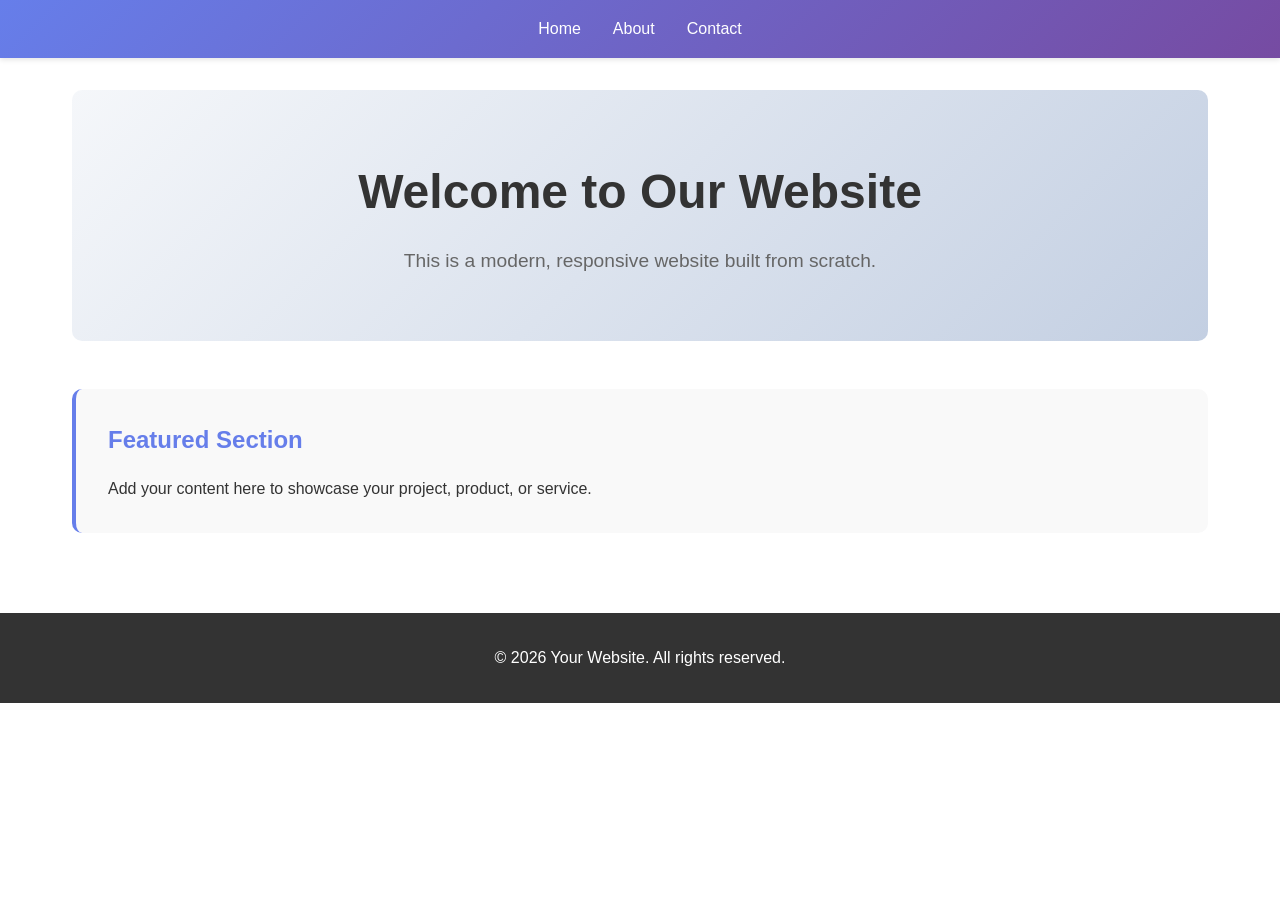
==== website/index.html @ 73299ed9 "Add new website structure" ====
<!DOCTYPE html>
<html lang="en">
<head>
    <meta charset="UTF-8">
    <meta name="viewport" content="width=device-width, initial-scale=1.0">
    <title>Welcome to Our Website</title>
    <link rel="stylesheet" href="styles.css">
</head>
<body>
    <header>
        <nav>
            <ul>
                <li><a href="index.html">Home</a></li>
                <li><a href="about.html">About</a></li>
                <li><a href="contact.html">Contact</a></li>
            </ul>
        </nav>
    </header>

    <main>
        <section class="hero">
            <h1>Welcome to Our Website</h1>
            <p>This is a modern, responsive website built from scratch.</p>
        </section>

        <section class="content">
            <h2>Featured Section</h2>
            <p>Add your content here to showcase your project, product, or service.</p>
        </section>
    </main>

    <footer>
        <p>&copy; 2026 Your Website. All rights reserved.</p>
    </footer>
</body>
</html>
---- website/styles.css ----
* {
    margin: 0;
    padding: 0;
    box-sizing: border-box;
}

body {
    font-family: 'Segoe UI', Tahoma, Geneva, Verdana, sans-serif;
    line-height: 1.6;
    color: #333;
}

header {
    background: linear-gradient(135deg, #667eea 0%, #764ba2 100%);
    padding: 1rem 0;
    position: sticky;
    top: 0;
    box-shadow: 0 2px 5px rgba(0,0,0,0.1);
}

nav ul {
    list-style: none;
    display: flex;
    justify-content: center;
    gap: 2rem;
}

nav a {
    color: white;
    text-decoration: none;
    font-weight: 500;
    transition: opacity 0.3s;
}

nav a:hover {
    opacity: 0.8;
}

main {
    max-width: 1200px;
    margin: 0 auto;
    padding: 2rem;
}

.hero {
    text-align: center;
    padding: 4rem 0;
    background: linear-gradient(135deg, #f5f7fa 0%, #c3cfe2 100%);
    border-radius: 10px;
    margin-bottom: 3rem;
}

.hero h1 {
    font-size: 3rem;
    margin-bottom: 1rem;
    color: #333;
}

.hero p {
    font-size: 1.2rem;
    color: #666;
}

.content {
    background: #f9f9f9;
    padding: 2rem;
    border-radius: 10px;
    border-left: 4px solid #667eea;
}

.content h2 {
    margin-bottom: 1rem;
    color: #667eea;
}

footer {
    background: #333;
    color: white;
    text-align: center;
    padding: 2rem;
    margin-top: 3rem;
}
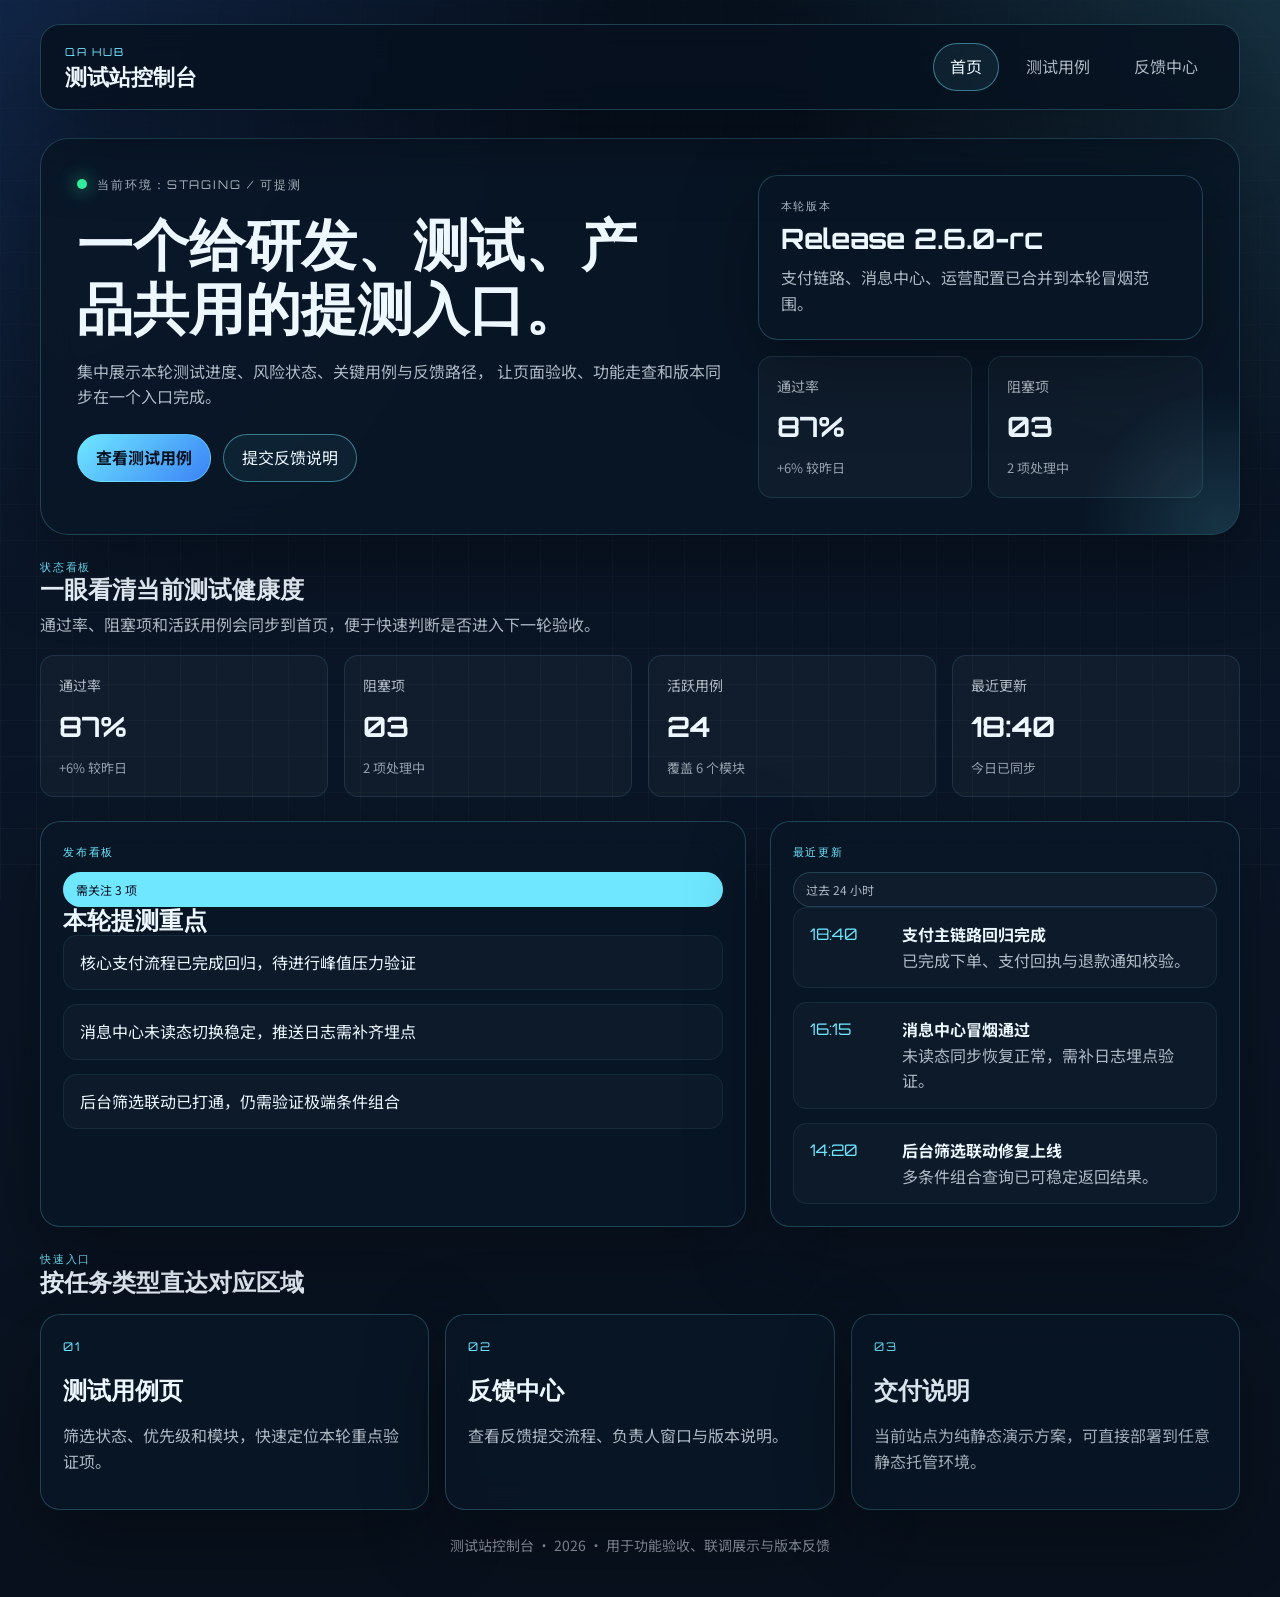
==== commit bc5a0352: "feat: 开发测试站 Co-authored-by: traeagent <traeagent@users.noreply.github.com>" ====
--- a/website/index.html
+++ b/website/index.html
@@ -1,36 +1,122 @@
 <!DOCTYPE html>
-<html lang="en">
+<html lang="zh-CN">
 <head>
     <meta charset="UTF-8">
     <meta name="viewport" content="width=device-width, initial-scale=1.0">
-    <title>Welcome to Our Website</title>
+    <title>测试站控制台</title>
+    <meta name="description" content="用于联调、验收与提测反馈的通用测试站。">
+    <link rel="preconnect" href="https://fonts.googleapis.com">
+    <link rel="preconnect" href="https://fonts.gstatic.com" crossorigin>
+    <link href="https://fonts.googleapis.com/css2?family=Orbitron:wght@500;700;800&family=Noto+Sans+SC:wght@400;500;700&display=swap" rel="stylesheet">
     <link rel="stylesheet" href="styles.css">
 </head>
-<body>
-    <header>
-        <nav>
-            <ul>
-                <li><a href="index.html">Home</a></li>
-                <li><a href="about.html">About</a></li>
-                <li><a href="contact.html">Contact</a></li>
-            </ul>
-        </nav>
-    </header>
+<body data-page="home">
+    <div class="page-shell">
+        <header class="site-header">
+            <div class="brand-block">
+                <span class="brand-kicker">QA HUB</span>
+                <a class="brand-title" href="index.html">测试站控制台</a>
+            </div>
+            <nav class="site-nav" aria-label="主导航">
+                <a class="nav-link is-active" href="index.html">首页</a>
+                <a class="nav-link" href="about.html">测试用例</a>
+                <a class="nav-link" href="contact.html">反馈中心</a>
+            </nav>
+        </header>
 
-    <main>
-        <section class="hero">
-            <h1>Welcome to Our Website</h1>
-            <p>This is a modern, responsive website built from scratch.</p>
-        </section>
+        <main class="page-main">
+            <section class="hero-panel">
+                <div class="hero-copy">
+                    <div class="eyebrow-row">
+                        <span class="status-dot"></span>
+                        <span>当前环境：STAGING / 可提测</span>
+                    </div>
+                    <h1>一个给研发、测试、产品共用的提测入口。</h1>
+                    <p>
+                        集中展示本轮测试进度、风险状态、关键用例与反馈路径，
+                        让页面验收、功能走查和版本同步在一个入口完成。
+                    </p>
+                    <div class="hero-actions">
+                        <a class="primary-btn" href="about.html">查看测试用例</a>
+                        <a class="ghost-btn" href="contact.html">提交反馈说明</a>
+                    </div>
+                </div>
+                <aside class="hero-aside">
+                    <div class="glass-card stack-card">
+                        <p class="panel-label">本轮版本</p>
+                        <h2>Release 2.6.0-rc</h2>
+                        <p>支付链路、消息中心、运营配置已合并到本轮冒烟范围。</p>
+                    </div>
+                    <div class="hero-mini-grid" id="heroMetrics"></div>
+                </aside>
+            </section>
 
-        <section class="content">
-            <h2>Featured Section</h2>
-            <p>Add your content here to showcase your project, product, or service.</p>
-        </section>
-    </main>
+            <section class="section-block">
+                <div class="section-heading">
+                    <div>
+                        <p class="section-tag">状态看板</p>
+                        <h2>一眼看清当前测试健康度</h2>
+                    </div>
+                    <p class="section-desc">通过率、阻塞项和活跃用例会同步到首页，便于快速判断是否进入下一轮验收。</p>
+                </div>
+                <div class="metrics-grid" id="metricsGrid"></div>
+            </section>
 
-    <footer>
-        <p>&copy; 2026 Your Website. All rights reserved.</p>
-    </footer>
+            <section class="section-split">
+                <article class="glass-card release-card">
+                    <div class="card-topline">
+                        <span class="panel-label">发布看板</span>
+                        <span class="chip chip-cyan">需关注 3 项</span>
+                    </div>
+                    <h2>本轮提测重点</h2>
+                    <ul class="signal-list">
+                        <li>核心支付流程已完成回归，待进行峰值压力验证</li>
+                        <li>消息中心未读态切换稳定，推送日志需补齐埋点</li>
+                        <li>后台筛选联动已打通，仍需验证极端条件组合</li>
+                    </ul>
+                </article>
+
+                <article class="glass-card timeline-card">
+                    <div class="card-topline">
+                        <span class="panel-label">最近更新</span>
+                        <span class="chip chip-outline">过去 24 小时</span>
+                    </div>
+                    <div class="timeline-list" id="updateTimeline"></div>
+                </article>
+            </section>
+
+            <section class="section-block">
+                <div class="section-heading">
+                    <div>
+                        <p class="section-tag">快速入口</p>
+                        <h2>按任务类型直达对应区域</h2>
+                    </div>
+                </div>
+                <div class="link-grid">
+                    <a class="feature-link" href="about.html">
+                        <span class="feature-index">01</span>
+                        <strong>测试用例页</strong>
+                        <p>筛选状态、优先级和模块，快速定位本轮重点验证项。</p>
+                    </a>
+                    <a class="feature-link" href="contact.html">
+                        <span class="feature-index">02</span>
+                        <strong>反馈中心</strong>
+                        <p>查看反馈提交流程、负责人窗口与版本说明。</p>
+                    </a>
+                    <div class="feature-link feature-static">
+                        <span class="feature-index">03</span>
+                        <strong>交付说明</strong>
+                        <p>当前站点为纯静态演示方案，可直接部署到任意静态托管环境。</p>
+                    </div>
+                </div>
+            </section>
+        </main>
+
+        <footer class="site-footer">
+            <p>测试站控制台 · 2026 · 用于功能验收、联调展示与版本反馈</p>
+        </footer>
+    </div>
+
+    <script src="script.js"></script>
 </body>
-</html>+</html>
--- a/website/styles.css
+++ b/website/styles.css
@@ -1,82 +1,642 @@
+:root {
+    --bg: #07111f;
+    --bg-soft: rgba(11, 28, 49, 0.82);
+    --panel: rgba(9, 22, 39, 0.82);
+    --panel-strong: rgba(7, 17, 31, 0.96);
+    --line: rgba(110, 231, 255, 0.22);
+    --line-strong: rgba(110, 231, 255, 0.45);
+    --text: #edf7ff;
+    --text-soft: rgba(237, 247, 255, 0.72);
+    --accent: #6ee7ff;
+    --accent-2: #3b82f6;
+    --success: #35f2a1;
+    --warning: #ffbe5c;
+    --danger: #ff6b7a;
+    --shadow: 0 24px 80px rgba(0, 0, 0, 0.35);
+    --radius-xl: 28px;
+    --radius-lg: 20px;
+    --radius-md: 14px;
+}
+
 * {
     margin: 0;
     padding: 0;
     box-sizing: border-box;
 }
 
+html {
+    scroll-behavior: smooth;
+}
+
 body {
-    font-family: 'Segoe UI', Tahoma, Geneva, Verdana, sans-serif;
+    min-height: 100vh;
+    font-family: "Noto Sans SC", sans-serif;
     line-height: 1.6;
-    color: #333;
-}
-
-header {
-    background: linear-gradient(135deg, #667eea 0%, #764ba2 100%);
-    padding: 1rem 0;
+    color: var(--text);
+    background:
+        radial-gradient(circle at top left, rgba(59, 130, 246, 0.18), transparent 30%),
+        radial-gradient(circle at top right, rgba(110, 231, 255, 0.15), transparent 25%),
+        linear-gradient(180deg, #07111f 0%, #0a1627 50%, #08111d 100%);
+}
+
+body::before {
+    content: "";
+    position: fixed;
+    inset: 0;
+    pointer-events: none;
+    background-image:
+        linear-gradient(rgba(255, 255, 255, 0.03) 1px, transparent 1px),
+        linear-gradient(90deg, rgba(255, 255, 255, 0.03) 1px, transparent 1px);
+    background-size: 36px 36px;
+    mask-image: linear-gradient(180deg, rgba(0, 0, 0, 0.3), rgba(0, 0, 0, 1));
+}
+
+a {
+    color: inherit;
+    text-decoration: none;
+}
+
+button {
+    font: inherit;
+}
+
+.page-shell {
+    width: min(1200px, calc(100% - 32px));
+    margin: 0 auto;
+    padding: 24px 0 40px;
+}
+
+.site-header,
+.hero-panel,
+.glass-card,
+.case-card,
+.feature-link,
+.page-hero,
+.filter-bar,
+.case-board {
+    border: 1px solid var(--line);
+    background: var(--panel);
+    backdrop-filter: blur(16px);
+    box-shadow: var(--shadow);
+}
+
+.site-header {
+    display: flex;
+    align-items: center;
+    justify-content: space-between;
+    gap: 16px;
+    padding: 18px 24px;
+    border-radius: var(--radius-lg);
     position: sticky;
-    top: 0;
-    box-shadow: 0 2px 5px rgba(0,0,0,0.1);
-}
-
-nav ul {
+    top: 16px;
+    z-index: 10;
+    background: rgba(7, 17, 31, 0.85);
+}
+
+.brand-block {
+    display: flex;
+    flex-direction: column;
+    gap: 2px;
+}
+
+.brand-kicker,
+.section-tag,
+.panel-label,
+.eyebrow-row,
+.feature-index,
+.filter-label {
+    font-family: "Orbitron", sans-serif;
+    letter-spacing: 0.16em;
+    text-transform: uppercase;
+}
+
+.brand-kicker,
+.section-tag,
+.panel-label {
+    font-size: 11px;
+    color: var(--accent);
+}
+
+.brand-title {
+    font-family: "Orbitron", sans-serif;
+    font-size: 22px;
+    font-weight: 700;
+}
+
+.site-nav {
+    display: flex;
+    align-items: center;
+    gap: 10px;
+}
+
+.nav-link {
+    padding: 10px 16px;
+    border-radius: 999px;
+    color: var(--text-soft);
+    border: 1px solid transparent;
+    transition: 0.25s ease;
+}
+
+.nav-link:hover,
+.nav-link.is-active {
+    color: var(--text);
+    border-color: var(--line-strong);
+    background: rgba(110, 231, 255, 0.08);
+}
+
+.page-main {
+    display: flex;
+    flex-direction: column;
+    gap: 24px;
+    padding-top: 28px;
+}
+
+.hero-panel,
+.page-hero {
+    display: grid;
+    grid-template-columns: 1.4fr 0.95fr;
+    gap: 24px;
+    padding: 36px;
+    border-radius: var(--radius-xl);
+    position: relative;
+    overflow: hidden;
+}
+
+.hero-panel::after,
+.page-hero::after {
+    content: "";
+    position: absolute;
+    inset: auto -12% -40% auto;
+    width: 320px;
+    height: 320px;
+    border-radius: 50%;
+    background: radial-gradient(circle, rgba(110, 231, 255, 0.15), transparent 65%);
+}
+
+.page-hero.compact {
+    align-items: start;
+}
+
+.hero-copy,
+.section-heading,
+.card-topline,
+.process-step div,
+.contact-item,
+.coverage-list div {
+    display: flex;
+    flex-direction: column;
+}
+
+.hero-copy {
+    gap: 18px;
+}
+
+.eyebrow-row {
+    display: inline-flex;
+    align-items: center;
+    gap: 10px;
+    font-size: 12px;
+    color: var(--text-soft);
+}
+
+.status-dot {
+    width: 10px;
+    height: 10px;
+    border-radius: 50%;
+    background: var(--success);
+    box-shadow: 0 0 18px rgba(53, 242, 161, 0.9);
+}
+
+h1,
+h2,
+h3,
+.brand-title {
+    line-height: 1.15;
+}
+
+h1,
+h2,
+h3 {
+    font-family: "Orbitron", sans-serif;
+    font-weight: 700;
+}
+
+h1 {
+    font-size: clamp(36px, 6vw, 56px);
+    max-width: 12ch;
+}
+
+.hero-copy p,
+.section-desc,
+.case-card p,
+.process-step p,
+.contact-item span,
+.release-note-card p,
+.stack-card p,
+.timeline-item p,
+.feature-link p,
+.coverage-list span {
+    color: var(--text-soft);
+}
+
+.hero-actions {
+    display: flex;
+    flex-wrap: wrap;
+    gap: 12px;
+    padding-top: 6px;
+}
+
+.primary-btn,
+.ghost-btn {
+    display: inline-flex;
+    align-items: center;
+    justify-content: center;
+    min-height: 48px;
+    padding: 0 18px;
+    border-radius: 999px;
+    border: 1px solid var(--line-strong);
+    transition: transform 0.25s ease, background 0.25s ease, box-shadow 0.25s ease;
+}
+
+.primary-btn {
+    background: linear-gradient(135deg, var(--accent), var(--accent-2));
+    color: #06111e;
+    font-weight: 700;
+}
+
+.ghost-btn {
+    background: rgba(110, 231, 255, 0.06);
+}
+
+.primary-btn:hover,
+.ghost-btn:hover,
+.feature-link:hover,
+.case-card:hover,
+.metric-card:hover,
+.mini-metric:hover {
+    transform: translateY(-2px);
+}
+
+.hero-aside,
+.side-column {
+    display: flex;
+    flex-direction: column;
+    gap: 16px;
+}
+
+.glass-card,
+.case-board {
+    padding: 22px;
+    border-radius: var(--radius-lg);
+}
+
+.stack-card h2,
+.release-note-card h2 {
+    margin: 8px 0 10px;
+    font-size: 28px;
+}
+
+.hero-mini-grid,
+.metrics-grid,
+.link-grid,
+.case-grid {
+    display: grid;
+    gap: 16px;
+}
+
+.hero-mini-grid {
+    grid-template-columns: repeat(2, minmax(0, 1fr));
+}
+
+.metrics-grid {
+    grid-template-columns: repeat(4, minmax(0, 1fr));
+}
+
+.mini-metric,
+.metric-card {
+    padding: 18px;
+    border-radius: var(--radius-md);
+    background: rgba(255, 255, 255, 0.03);
+    border: 1px solid rgba(110, 231, 255, 0.12);
+    display: flex;
+    flex-direction: column;
+    gap: 8px;
+    transition: transform 0.25s ease, border-color 0.25s ease;
+}
+
+.mini-metric strong,
+.metric-card strong {
+    font-family: "Orbitron", sans-serif;
+    font-size: 28px;
+}
+
+.mini-metric span,
+.metric-card p {
+    color: var(--text-soft);
+    font-size: 14px;
+}
+
+.mini-metric small,
+.metric-card span,
+.release-time {
+    color: rgba(237, 247, 255, 0.6);
+    font-size: 13px;
+}
+
+.section-block,
+.case-board {
+    display: flex;
+    flex-direction: column;
+    gap: 18px;
+}
+
+.section-heading {
+    gap: 8px;
+}
+
+.section-heading.slim h2 {
+    font-size: 24px;
+}
+
+.section-split {
+    display: grid;
+    grid-template-columns: minmax(0, 1.2fr) minmax(300px, 0.8fr);
+    gap: 24px;
+}
+
+.signal-list,
+.timeline-list,
+.coverage-list,
+.contact-list,
+.process-list {
+    display: flex;
+    flex-direction: column;
+    gap: 14px;
+}
+
+.signal-list {
     list-style: none;
-    display: flex;
+}
+
+.signal-list li,
+.process-step,
+.timeline-item,
+.contact-item,
+.coverage-list div {
+    padding: 14px 16px;
+    border-radius: var(--radius-md);
+    background: rgba(255, 255, 255, 0.025);
+    border: 1px solid rgba(110, 231, 255, 0.08);
+}
+
+.timeline-item,
+.process-step {
+    display: grid;
+    grid-template-columns: 78px minmax(0, 1fr);
+    gap: 14px;
+    align-items: start;
+}
+
+.timeline-item span,
+.process-step > span {
+    font-family: "Orbitron", sans-serif;
+    color: var(--accent);
+}
+
+.link-grid {
+    grid-template-columns: repeat(3, minmax(0, 1fr));
+}
+
+.feature-link {
+    border-radius: var(--radius-lg);
+    padding: 22px;
+    min-height: 196px;
+    display: flex;
+    flex-direction: column;
+    gap: 14px;
+    transition: transform 0.25s ease, border-color 0.25s ease;
+}
+
+.feature-static {
+    opacity: 0.92;
+}
+
+.feature-link strong {
+    font-family: "Orbitron", sans-serif;
+    font-size: 24px;
+}
+
+.feature-index {
+    font-size: 12px;
+    color: var(--accent);
+}
+
+.filter-bar {
+    display: flex;
+    flex-wrap: wrap;
+    justify-content: space-between;
+    gap: 16px;
+    padding: 20px 22px;
+    border-radius: var(--radius-lg);
+}
+
+.filter-group {
+    display: flex;
+    flex-wrap: wrap;
+    align-items: center;
+    gap: 12px;
+}
+
+.filter-label {
+    color: var(--text-soft);
+    font-size: 12px;
+}
+
+.pill-row,
+.tag-row,
+.case-meta,
+.card-topline {
+    display: flex;
+    flex-wrap: wrap;
+    gap: 10px;
+}
+
+.pill-button,
+.chip,
+.tag-row span {
+    border-radius: 999px;
+    border: 1px solid rgba(110, 231, 255, 0.18);
+    background: rgba(255, 255, 255, 0.03);
+    color: var(--text);
+}
+
+.pill-button {
+    padding: 10px 16px;
+    cursor: pointer;
+    transition: 0.25s ease;
+}
+
+.pill-button.is-active,
+.pill-button:hover {
+    background: rgba(110, 231, 255, 0.14);
+    border-color: var(--line-strong);
+}
+
+.case-grid {
+    grid-template-columns: repeat(2, minmax(0, 1fr));
+}
+
+.case-card {
+    padding: 20px;
+    border-radius: var(--radius-lg);
+    display: flex;
+    flex-direction: column;
+    gap: 14px;
+    transition: transform 0.25s ease, border-color 0.25s ease;
+}
+
+.case-topline {
+    display: flex;
+    justify-content: space-between;
+    gap: 10px;
+}
+
+.case-card h3 {
+    font-size: 22px;
+}
+
+.case-meta {
+    color: rgba(237, 247, 255, 0.78);
+    font-size: 14px;
+}
+
+.chip {
+    padding: 7px 12px;
+    font-size: 12px;
+}
+
+.chip-cyan {
+    color: #07111f;
+    background: var(--accent);
+    border-color: transparent;
+}
+
+.chip-outline {
+    color: var(--text-soft);
+}
+
+.chip-success {
+    color: #07111f;
+    background: var(--success);
+    border-color: transparent;
+}
+
+.chip-warning {
+    color: #07111f;
+    background: var(--warning);
+    border-color: transparent;
+}
+
+.chip-danger {
+    color: white;
+    background: var(--danger);
+    border-color: transparent;
+}
+
+.tag-row span {
+    padding: 6px 10px;
+    font-size: 12px;
+    color: var(--text-soft);
+}
+
+.coverage-list strong,
+.contact-item strong,
+.process-step strong,
+.timeline-item strong {
+    font-size: 16px;
+}
+
+.contact-item a {
+    color: var(--accent);
+    word-break: break-word;
+}
+
+.contact-value {
+    color: var(--accent);
+    word-break: break-word;
+}
+
+.release-note-card {
+    display: flex;
+    flex-direction: column;
+    gap: 12px;
     justify-content: center;
-    gap: 2rem;
-}
-
-nav a {
-    color: white;
-    text-decoration: none;
-    font-weight: 500;
-    transition: opacity 0.3s;
-}
-
-nav a:hover {
-    opacity: 0.8;
-}
-
-main {
-    max-width: 1200px;
-    margin: 0 auto;
-    padding: 2rem;
-}
-
-.hero {
+}
+
+.site-footer {
+    padding: 24px 4px 0;
+    color: rgba(237, 247, 255, 0.56);
     text-align: center;
-    padding: 4rem 0;
-    background: linear-gradient(135deg, #f5f7fa 0%, #c3cfe2 100%);
-    border-radius: 10px;
-    margin-bottom: 3rem;
-}
-
-.hero h1 {
-    font-size: 3rem;
-    margin-bottom: 1rem;
-    color: #333;
-}
-
-.hero p {
-    font-size: 1.2rem;
-    color: #666;
-}
-
-.content {
-    background: #f9f9f9;
-    padding: 2rem;
-    border-radius: 10px;
-    border-left: 4px solid #667eea;
-}
-
-.content h2 {
-    margin-bottom: 1rem;
-    color: #667eea;
-}
-
-footer {
-    background: #333;
-    color: white;
-    text-align: center;
-    padding: 2rem;
-    margin-top: 3rem;
-}+    font-size: 14px;
+}
+
+@media (max-width: 980px) {
+    .hero-panel,
+    .page-hero,
+    .section-split,
+    .metrics-grid,
+    .link-grid {
+        grid-template-columns: 1fr;
+    }
+
+    .case-grid {
+        grid-template-columns: 1fr;
+    }
+
+    .hero-mini-grid {
+        grid-template-columns: repeat(2, minmax(0, 1fr));
+    }
+}
+
+@media (max-width: 720px) {
+    .page-shell {
+        width: min(100% - 20px, 1200px);
+        padding-top: 12px;
+    }
+
+    .site-header,
+    .hero-panel,
+    .page-hero,
+    .glass-card,
+    .case-board,
+    .filter-bar,
+    .feature-link,
+    .case-card {
+        padding: 18px;
+    }
+
+    .site-header {
+        position: static;
+        flex-direction: column;
+        align-items: flex-start;
+    }
+
+    .site-nav {
+        width: 100%;
+        overflow-x: auto;
+    }
+
+    .hero-mini-grid {
+        grid-template-columns: 1fr;
+    }
+
+    .timeline-item,
+    .process-step {
+        grid-template-columns: 1fr;
+    }
+
+    h1 {
+        max-width: none;
+        font-size: 36px;
+    }
+}
